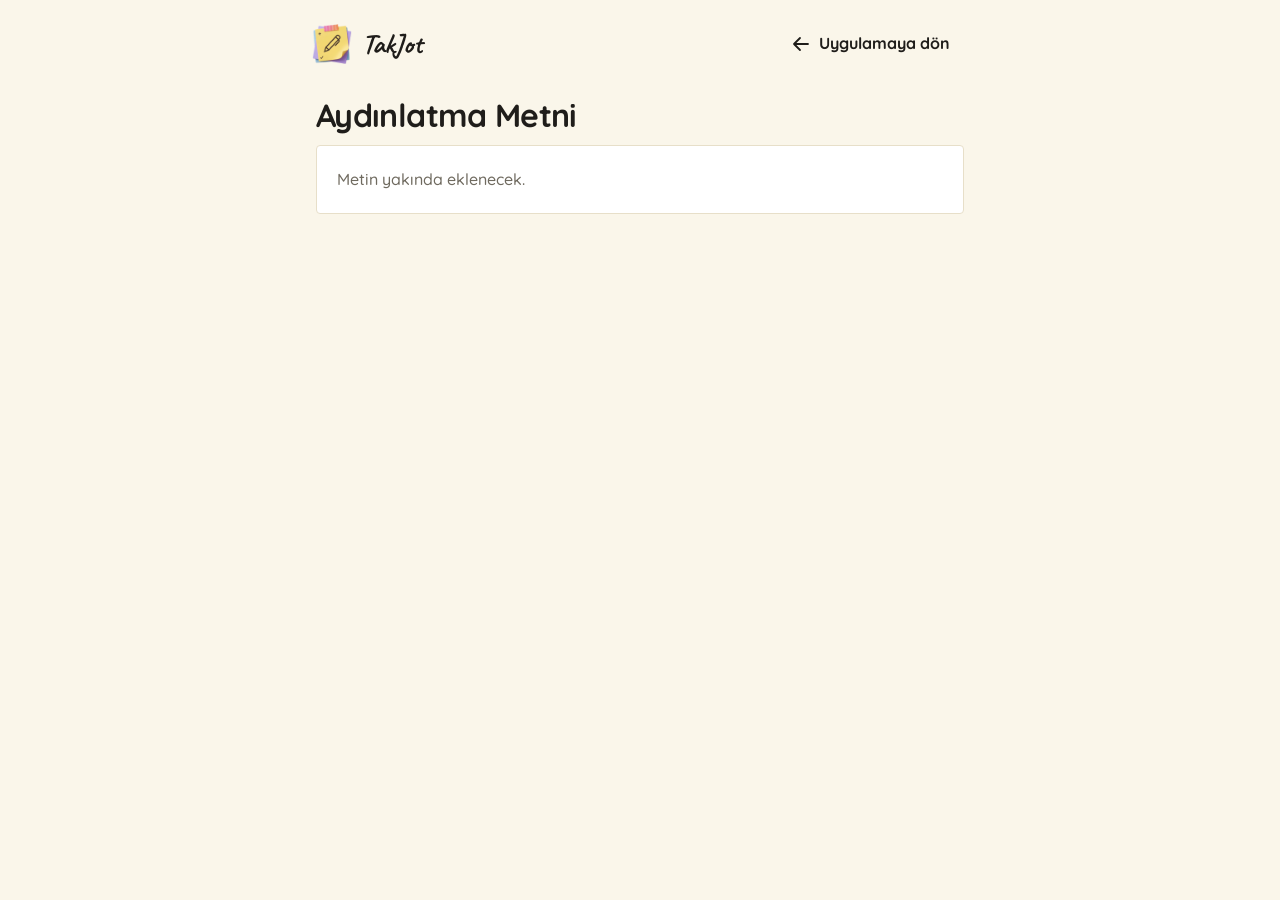
==== kvkk.html @ 9a8aac07 "Çöp kovası, giriş ekranı, bulut rızası, tanıtım, KVKK sayfası, cache v9 - Not sürüklenirken altta "S" ====
<!doctype html>
<html lang="tr">
<head>
<meta charset="utf-8">
<meta name="viewport" content="width=device-width, initial-scale=1, viewport-fit=cover">
<title>Aydınlatma Metni · TakJot</title>
<meta name="theme-color" content="#FAF6EA">
<link rel="icon" href="icons/icon-192.png" type="image/png">
<link rel="stylesheet" href="https://fonts.googleapis.com/css2?family=Caveat:wght@500;600;700&family=Quicksand:wght@400;500;600;700&display=swap">
<link rel="stylesheet" href="styles.css">
<script>
  // Same theme as the app (saved in palet.prefs on this device).
  try {
    const t = JSON.parse(localStorage.getItem('palet.prefs') || '{}').theme;
    if (t === 'light' || t === 'dark') document.documentElement.dataset.theme = t;
  } catch { /* storage unavailable */ }
</script>
<style>
  .doc { max-width: 680px; margin: 0 auto; padding: calc(env(safe-area-inset-top, 0px) + 18px) 16px calc(env(safe-area-inset-bottom, 0px) + 40px); }
  .doc-bar { display: flex; align-items: center; gap: 10px; min-height: 52px; }
  .doc-bar img { width: 40px; height: 40px; margin-left: -4px; }
  .doc-bar span { font-family: var(--hand); font-size: 28px; font-weight: 700; line-height: 1; }
  .doc-back { display: inline-flex; align-items: center; gap: 6px; min-height: 44px; margin-left: auto; padding: 0 14px 0 8px; border-radius: 999px; font-weight: 700; color: var(--ink); text-decoration: none; }
  .doc-back:active { background: var(--press); }
  .doc h1 { margin: 28px 0 12px; font-size: 32px; line-height: 1.1; font-weight: 700; letter-spacing: -.02em; }
  .doc-paper { padding: 22px 20px; border-radius: 4px; background: var(--surface); border: 1px solid var(--line); }
  .doc-paper p { margin: 0; color: var(--muted); }
</style>
</head>
<body>
<svg xmlns="http://www.w3.org/2000/svg" style="display:none">
  <symbol id="i-back" viewBox="0 0 24 24"><path d="M19 12H5M11 6l-6 6 6 6"/></symbol>
</svg>
<main class="doc">
  <div class="doc-bar">
    <img src="icons/logo.png" alt="" width="40" height="40"><span>TakJot</span>
    <a id="back" class="doc-back" href="./#/notes"><svg class="icon" aria-hidden="true"><use href="#i-back"/></svg>Uygulamaya dön</a>
  </div>
  <h1>Aydınlatma Metni</h1>
  <div class="doc-paper">
    <p>Metin yakında eklenecek.</p>
  </div>
</main>
<script>
  // Opened from the app menu: go back to where the user was.
  // Opened in its own tab: close it; if the browser does not allow that, the link opens the app.
  document.getElementById('back').addEventListener('click', e => {
    if (history.length <= 1) { window.close(); return; }
    let sameApp = false;
    try { sameApp = new URL(document.referrer).origin === location.origin; } catch { /* no referrer */ }
    if (sameApp) { e.preventDefault(); history.back(); }
  });
</script>
</body>
</html>
---- styles.css ----
/* Palet: sticky notes on a cream desk.
   Notes are paper: pastel, slightly tilted, held up by tape, a pushpin (pinned) or a clip (lists). */
:root {
  color-scheme: light;
  --bg: #FAF6EA;           /* the desk */
  --surface: #FFFFFF;
  --ink: #1F1D1A;
  --muted: #6F6A5F;
  --line: #E7DFC9;
  --sun: #F2CF4E;          /* rings, active tab, underlines */
  --bar: #1F1D1A;          /* bottom bar */
  --bar-ink: #FAF6EA;
  --hover: rgba(31, 29, 26, .06);
  --press: rgba(31, 29, 26, .12);
  --focus: #2F5BD3;
  --danger: #C2362F;
  --backdrop: rgba(25, 20, 10, .42);

  /* Text on paper is always dark, in both themes */
  --paper-ink: #2B2822;
  --sheen: 40%;            /* how much lighter the top of a note is */

  --n-red: #FBB8AE;
  --n-orange: #FDCB9B;
  --n-yellow: #FBE38E;
  --n-green: #B9EBCB;
  --n-blue: #A9DDF5;
  --n-purple: #CDBDF3;
  --n-pink: #F8C3DC;
  --n-gray: #DCD9D0;
  --n-white: #FFFDF7;

  --font: "Quicksand", ui-rounded, system-ui, -apple-system, "Segoe UI", Roboto, sans-serif;
  --hand: "Caveat", "Segoe Print", "Bradley Hand", cursive;
  --tabs-h: 68px;
  --safe-b: env(safe-area-inset-bottom, 0px);
  --safe-t: env(safe-area-inset-top, 0px);
  --dur: 180ms;
  --ease: cubic-bezier(.2, .7, .2, 1);
}

@media (prefers-color-scheme: dark) {
  :root:not([data-theme="light"]) {
    color-scheme: dark;
    --bg: #1B1A17; --surface: #262420; --ink: #F2EEE3; --muted: #A7A193; --line: #3A3730;
    --sun: #E9C84A; --bar: #2E2B25; --bar-ink: #F2EEE3;
    --hover: rgba(242, 238, 227, .07); --press: rgba(242, 238, 227, .14);
    --focus: #8DA9F5; --danger: #FF7A70; --backdrop: rgba(0, 0, 0, .6);
    --sheen: 14%;
    --n-red: #D99A91; --n-orange: #DDAE7F; --n-yellow: #D9C473; --n-green: #9CC9AD; --n-blue: #8FBDD4;
    --n-purple: #AE9FD3; --n-pink: #D4A3BB; --n-gray: #B9B6AD; --n-white: #DDDAD1;
  }
}
:root[data-theme="dark"] {
  color-scheme: dark;
  --bg: #1B1A17; --surface: #262420; --ink: #F2EEE3; --muted: #A7A193; --line: #3A3730;
  --sun: #E9C84A; --bar: #2E2B25; --bar-ink: #F2EEE3;
  --hover: rgba(242, 238, 227, .07); --press: rgba(242, 238, 227, .14);
  --focus: #8DA9F5; --danger: #FF7A70; --backdrop: rgba(0, 0, 0, .6);
  --sheen: 14%;
  --n-red: #D99A91; --n-orange: #DDAE7F; --n-yellow: #D9C473; --n-green: #9CC9AD; --n-blue: #8FBDD4;
  --n-purple: #AE9FD3; --n-pink: #D4A3BB; --n-gray: #B9B6AD; --n-white: #DDDAD1;
}

/* Base */
*, *::before, *::after { box-sizing: border-box; }
html {
  -webkit-text-size-adjust: 100%;
  -webkit-tap-highlight-color: transparent; /* our own :active states give the feedback */
  overscroll-behavior: none;                /* no pull-to-refresh tearing the app away */
}
body {
  margin: 0;
  min-height: 100dvh;
  background: var(--bg);
  color: var(--ink);
  font: 500 16px/1.45 var(--font);
  overflow-x: hidden;
}
button, input, textarea, select { font: inherit; color: inherit; }
button { cursor: pointer; background: none; border: 0; padding: 0; }
/* Controls fire on tap without the double-tap wait, and a long press doesn't select their label */
button, a, [role="button"], label { touch-action: manipulation; }
button, [role="button"] { user-select: none; -webkit-user-select: none; -webkit-touch-callout: none; }
:focus-visible { outline: 2px solid var(--focus); outline-offset: 2px; border-radius: 8px; }
[hidden] { display: none !important; }
.visually-hidden { position: absolute; width: 1px; height: 1px; overflow: hidden; clip: rect(0 0 0 0); white-space: nowrap; }
.grow { flex: 1; }

.icon { width: 24px; height: 24px; flex: none; fill: none; stroke: currentColor; stroke-width: 1.8; stroke-linecap: round; stroke-linejoin: round; }
.icon .f, symbol .f { fill: currentColor; }

/* Paper: every note colour is a soft vertical sheen, lighter at the top */
.card, .seg, .empty-art span, .editor {
  --paper: linear-gradient(170deg, color-mix(in oklab, var(--c), #fff var(--sheen)) 0%, var(--c) 60%, color-mix(in oklab, var(--c), #000 3%) 100%);
}
.swatch { --paper: linear-gradient(170deg, color-mix(in oklab, var(--sc), #fff var(--sheen)) 0%, var(--sc) 60%); }

.icon-btn {
  display: inline-grid; place-items: center;
  width: 44px; height: 44px; border-radius: 50%; flex: none;
  color: var(--ink);
}
.icon-btn.ring { border: 1.5px solid var(--sun); background: var(--surface); }
.icon-btn[aria-pressed="true"] { background: var(--hover); }

.btn {
  display: inline-flex; align-items: center; justify-content: center; gap: 8px;
  min-height: 46px; padding: 0 20px; border-radius: 999px;
  font-weight: 700; font-size: 15px;
}
.btn.primary { background: var(--ink); color: var(--bg); }
.btn.danger { background: var(--danger); color: #fff; }
.btn.outline { border: 1.5px solid var(--ink); }
.danger-text { color: var(--danger); }

/* App chrome */
.app { max-width: 1120px; margin: 0 auto; padding: 0 16px calc(var(--tabs-h) + var(--safe-b) + 110px); }

.topbar { padding-top: calc(var(--safe-t) + 14px); padding-bottom: 6px; }
.topbar-row { display: flex; align-items: center; gap: 8px; min-height: 52px; }
/* Brand: the app icon, small and quiet, never competing with the notes */
.brand-logo { flex: none; width: 40px; height: 40px; margin-left: -4px; }
.rail-brand { display: none; }
.sheet-brand { display: flex; align-items: center; gap: 10px; margin: 2px 14px 10px; }
.sheet-brand img { width: 44px; height: 44px; }
.rail-brand span, .sheet-brand span { font-family: var(--hand); font-weight: 700; line-height: 1; }
.sheet-brand span { font-size: 30px; color: var(--ink); }
.view-title {
  flex: 1; margin: 0;
  font-size: 38px; line-height: 1.05; font-weight: 600; letter-spacing: -.025em;
}

.search-row { margin-top: 14px; }
.search-field {
  display: flex; align-items: center; gap: 4px;
  height: 50px; padding: 0 14px 0 20px; border-radius: 999px;
  background: var(--surface); border: 1.5px solid var(--sun);
  color: var(--muted);
}
.search-field:focus-within { border-color: var(--ink); }
.search-field input { flex: 1; min-width: 0; border: 0; outline: 0; background: none; color: var(--ink); font-size: 16px; font-weight: 500; }
.search-field input::placeholder { color: var(--muted); }
.search-field input::-webkit-search-cancel-button { display: none; }
.search-icon { width: 22px; height: 22px; }
.clear-btn { display: grid; place-items: center; width: 36px; height: 36px; border-radius: 50%; color: var(--ink); }
.clear-btn .icon { width: 18px; height: 18px; }

/* Kind tabs: text with a short sun underline */
.kinds { display: flex; gap: 24px; margin-top: 16px; overflow-x: auto; scrollbar-width: none; }
.kind {
  position: relative; flex: none; padding: 8px 0 12px;
  font-size: 15.5px; font-weight: 500; color: var(--muted);
}
.kind[aria-pressed="true"] { color: var(--ink); font-weight: 700; }
.kind[aria-pressed="true"]::after {
  content: ""; position: absolute; left: 50%; bottom: 3px; width: 22px; height: 4px; margin-left: -11px;
  border-radius: 4px; background: var(--sun);
}

/* Colour filter: one paper dot per colour, with its count */
.palette { display: flex; gap: 10px; margin-top: 6px; padding: 6px 4px; overflow-x: auto; scrollbar-width: none; }
.seg {
  flex: none; width: 32px; height: 32px; border-radius: 50%;
  background: var(--paper);
  box-shadow: inset 0 0 0 1px color-mix(in oklab, var(--c), #000 10%);
  display: grid; place-items: center;
  font-size: 12.5px; font-weight: 700; color: var(--paper-ink);
  transition: opacity var(--dur) var(--ease), transform 120ms var(--ease), box-shadow var(--dur) var(--ease);
}
.seg.none { opacity: .45; }
.palette.filtering .seg[aria-pressed="false"] { opacity: .3; }
.seg[aria-pressed="true"] { box-shadow: 0 0 0 2.5px var(--bg), 0 0 0 4.5px var(--ink); }

.filter-note {
  display: flex; align-items: center; gap: 10px; flex-wrap: wrap;
  margin: 8px 0 4px; color: var(--muted); font-size: 15px;
}
.filter-note .dot { width: 12px; height: 12px; border-radius: 50%; background: var(--c); }
.link-btn { font-weight: 700; color: var(--ink); text-decoration: underline; text-decoration-color: var(--sun); text-decoration-thickness: 3px; text-underline-offset: 4px; min-height: 32px; }

/* The board */
.section-head { margin: 22px 0 4px; font-size: 14px; font-weight: 700; color: var(--muted); }

.notes.grid {
  display: grid; grid-template-columns: repeat(2, minmax(0, 1fr));
  gap: 28px 18px; align-items: start;
  padding: 22px 4px 12px;
}
@media (min-width: 720px) { .notes.grid { grid-template-columns: repeat(3, minmax(0, 1fr)); gap: 34px 24px; } }
@media (min-width: 1000px) { .notes.grid { grid-template-columns: repeat(4, minmax(0, 1fr)); } }
.notes.grid .card:nth-child(2n) { top: 12px; }
.notes.rows { display: grid; gap: 22px; max-width: 760px; padding: 20px 4px 12px; }

.card {
  position: relative;
  display: flex; flex-direction: column;
  aspect-ratio: 1 / 1; /* grows past square when the text needs it */
  padding: 20px 14px 12px;
  color: var(--paper-ink);
  background: var(--paper);
  border-radius: 2px 2px 4px 4px;
  box-shadow: 0 1px 1px rgba(60, 40, 0, .08), 0 14px 18px -14px rgba(60, 40, 0, .55);
  transform: rotate(var(--tilt, 0deg));
  transition: transform 180ms var(--ease), box-shadow 180ms var(--ease);
}
.notes.rows .card { aspect-ratio: auto; min-height: 0; transform: rotate(calc(var(--tilt, 0deg) / 3)); }
/* A curled corner on some notes */
.card.curl::after {
  content: ""; position: absolute; right: 0; bottom: 0; width: 26px; height: 26px;
  background: linear-gradient(315deg, var(--bg) 0 50%, color-mix(in oklab, var(--c), #000 16%) 50%, color-mix(in oklab, var(--c), #fff 30%) 100%);
  border-top-left-radius: 8px;
  box-shadow: -2px -2px 4px rgba(60, 40, 0, .1);
}
.card-hit { position: absolute; inset: 0; z-index: 1; border-radius: 4px; }
.card-hit:focus-visible { outline-offset: 4px; }
.card > :not(.card-hit):not(.holder) { position: relative; pointer-events: none; flex-shrink: 0; }

.holder { position: absolute; z-index: 2; pointer-events: none; }
.holder.tape {
  top: -10px; left: 50%; width: 66px; height: 22px; margin-left: -33px;
  transform: rotate(var(--tape-tilt, -2deg));
  background:
    repeating-linear-gradient(90deg, rgba(255, 255, 255, .22) 0 4px, transparent 4px 10px),
    color-mix(in oklab, var(--tape), transparent 22%);
  clip-path: polygon(0 12%, 5% 0, 12% 8%, 88% 6%, 95% 0, 100% 14%, 100% 88%, 95% 100%, 88% 92%, 12% 96%, 5% 100%, 0 86%);
}
.holder.pin { top: -18px; left: 50%; width: 30px; height: 38px; margin-left: -13px; }
.holder.clip { top: -16px; left: 14px; width: 18px; height: 46px; transform: rotate(-8deg); }

.card-title {
  margin: 0 0 4px; font-family: var(--hand); font-size: 25px; line-height: 1.02; font-weight: 700;
  overflow-wrap: anywhere;
  display: -webkit-box; -webkit-line-clamp: 3; -webkit-box-orient: vertical; overflow: hidden;
}
.card-body {
  margin: 0; font-family: var(--hand); font-size: 20.5px; line-height: 1.12; font-weight: 500;
  white-space: pre-wrap; overflow-wrap: anywhere;
  display: -webkit-box; -webkit-line-clamp: 6; -webkit-box-orient: vertical; overflow: hidden;
}
.card-title + .card-body { -webkit-line-clamp: 4; opacity: .85; }
.notes.rows .card-body { -webkit-line-clamp: 3; }
.card-list { list-style: none; margin: 2px 0 0; padding: 0; font-family: var(--hand); font-size: 20px; line-height: 1.1; display: grid; gap: 2px; }
.card-list li { display: flex; gap: 7px; align-items: flex-start; overflow-wrap: anywhere; }
.card-list .box { flex: none; width: 12px; height: 12px; margin-top: 5px; border: 1.6px solid currentColor; border-radius: 3px; opacity: .7; }
.card-more { margin: 4px 0 0; font-size: 12.5px; font-weight: 600; opacity: .7; }
.card-meta { display: flex; flex-wrap: wrap; gap: 6px; margin-top: auto; padding-top: 8px; }
.card-when {
  display: inline-flex; align-items: center; gap: 4px;
  font-size: 12.5px; font-weight: 700; letter-spacing: .01em; opacity: .8;
}
.card-when .icon { width: 14px; height: 14px; stroke-width: 2.2; }
.card-when.past { text-decoration: line-through; opacity: .5; }

/* A note held for reordering: straightened, lifted off the desk, above its neighbours */
body.dragging-note { user-select: none; -webkit-user-select: none; cursor: grabbing; }
body.dragging-note .card.lifted {
  z-index: 9; /* above the bin, so the note stays in view over it */
  transform: rotate(0deg) scale(1.04);
  box-shadow: 0 2px 4px rgba(60, 40, 0, .12), 0 28px 32px -18px rgba(60, 40, 0, .6);
}
body.dragging-note .card-hit { cursor: grabbing; }

/* Empty states: a few blank notes */
.empty { max-width: 420px; margin: 40px auto 0; text-align: center; }
.empty-art { display: flex; justify-content: center; margin: 0 0 26px; height: 74px; }
.empty-art span {
  width: 60px; height: 60px; margin: 0 -6px; background: var(--paper);
  box-shadow: 0 12px 14px -12px rgba(60, 40, 0, .5);
  transform: rotate(calc(var(--i) * 9deg)) translateY(calc(var(--i) * var(--i) * 6px));
}
.empty h2 { margin: 0 0 6px; font-size: 22px; font-weight: 700; letter-spacing: -.01em; }
.empty p { margin: 0 0 20px; color: var(--muted); }
.empty-actions { display: flex; flex-wrap: wrap; justify-content: center; gap: 10px; }

.banner {
  display: flex; align-items: center; gap: 12px; flex-wrap: wrap;
  padding: 10px 12px 10px 16px; margin: 10px 0 4px; border-radius: 18px;
  background: var(--surface); border: 1px solid var(--line); color: var(--muted); font-size: 15px;
}
.banner p { margin: 0; flex: 1; min-width: 200px; }

/* Bottom bar: dark, domed, with the new-note button sitting in its middle */
.tabs {
  position: fixed; left: 0; right: 0; bottom: 0; z-index: 6;
  display: grid; grid-template-columns: repeat(5, 1fr); align-items: center;
  height: calc(var(--tabs-h) + var(--safe-b)); padding: 6px 8px var(--safe-b);
  background: var(--bar); color: var(--bar-ink);
  border-radius: 50% 50% 0 0 / 26px 26px 0 0;
}
body:has(#fab[hidden]) .tabs { grid-template-columns: repeat(4, 1fr); }
body:has(#fab[hidden]) .tab-gap { display: none; }
.tab {
  display: flex; flex-direction: column; align-items: center; justify-content: center; gap: 3px;
  height: 56px; min-width: 0;
  font-size: 11.5px; font-weight: 600; color: color-mix(in oklab, var(--bar-ink) 58%, transparent);
}
.tab .icon { width: 24px; height: 24px; transition: transform 120ms var(--ease); }
.tab[aria-current="page"] { color: var(--sun); font-weight: 700; }

.fab {
  position: fixed; z-index: 7;
  left: 50%; translate: -50% 0;
  bottom: calc(var(--safe-b) + var(--tabs-h) - 36px);
  width: 64px; height: 64px; border-radius: 50%;
  display: grid; place-items: center;
  background: var(--surface); color: var(--ink);
  box-shadow: 0 0 0 6px var(--bg), 0 12px 22px -8px rgba(40, 30, 10, .5);
}
.fab .icon { width: 28px; height: 28px; stroke-width: 2; }

@media (min-width: 900px) {
  .app { padding-left: 124px; padding-bottom: 120px; }
  .tabs {
    top: 0; right: auto; width: 100px; height: auto; padding: calc(var(--safe-t) + 18px) 0 0;
    display: flex; flex-direction: column; gap: 10px;
    border-radius: 0 32px 32px 0;
  }
  /* On the wide layout the rail carries the name; the top bar drops its copy */
  .brand-logo { display: none; }
  .rail-brand { display: flex; flex-direction: column; align-items: center; gap: 6px; height: 82px; }
  .rail-brand img { width: 52px; height: 52px; }
  .rail-brand span { font-size: 24px; color: var(--bar-ink); }
  .tab-gap { display: none; }
  .tab { height: 64px; flex: none; font-size: 12.5px; }
  .fab { left: auto; translate: none; right: 32px; bottom: 32px; box-shadow: 0 12px 22px -8px rgba(40, 30, 10, .5); }
  .toast { bottom: 32px !important; }
}

/* Calendar */
.cal { max-width: 560px; margin-top: 8px; }
.cal-head { display: flex; align-items: center; gap: 4px; margin-bottom: 8px; }
.cal-month { flex: 1; margin: 0; font-size: 22px; font-weight: 700; letter-spacing: -.01em; }
.cal-month::first-letter { text-transform: uppercase; }
.cal-grid {
  display: grid; grid-template-columns: repeat(7, minmax(0, 1fr)); gap: 2px;
  padding: 10px 8px; border-radius: 24px; background: var(--surface); border: 1px solid var(--line);
}
.cal-wd { text-align: center; font-size: 12.5px; font-weight: 600; color: var(--muted); padding: 4px 0 6px; }
.cal-day {
  position: relative; min-width: 0; min-height: 56px; border-radius: 14px; padding: 5px 0 6px;
  display: flex; flex-direction: column; align-items: center; justify-content: flex-start; gap: 4px;
  font-size: 15px; font-weight: 600; font-variant-numeric: tabular-nums;
}
.cal-day .num { display: grid; place-items: center; width: 30px; height: 30px; border-radius: 50%; }
.cal-day.today .num { background: var(--sun); color: var(--paper-ink); font-weight: 700; }
.cal-day[aria-pressed="true"] { box-shadow: inset 0 0 0 1.5px var(--ink); }
.cal-day.out { visibility: hidden; }
.dots { display: flex; gap: 3px; flex-wrap: wrap; justify-content: center; max-width: 100%; padding: 0 4px; }
.dots i { width: 7px; height: 7px; border-radius: 2px; background: var(--c); transform: rotate(8deg); }
.cal-list { margin-top: 20px; }
.cal-list h3 { margin: 0 0 6px; font-size: 18px; font-weight: 700; }
.cal-list h3::first-letter { text-transform: uppercase; }
.cal-empty { color: var(--muted); margin: 0 0 14px; }

/* Editor: the note itself, blown up, on ruled paper */
.editor {
  --ink: var(--paper-ink);
  --hover: rgba(43, 40, 34, .08);
  --press: rgba(43, 40, 34, .15);
  --rule: color-mix(in oklab, var(--c), #2B2822 16%);
  position: fixed; inset: 0; z-index: 20;
  display: flex; flex-direction: column;
  color: var(--paper-ink);
  background: var(--paper);
  background-color: var(--c);
}
.editor.opening { animation: ed-in 220ms var(--ease); }
@keyframes ed-in { from { opacity: 0; transform: translateY(14px) rotate(-1deg); } }
.ed-bar {
  display: flex; align-items: center; gap: 4px;
  padding: calc(var(--safe-t) + 8px) 10px 4px;
  max-width: 820px; width: 100%; margin: 0 auto;
}
.editor .icon-btn.ring { border-color: rgba(43, 40, 34, .22); background: rgba(255, 255, 255, .35); }
/* Text ⇄ checklist toggle, always in view */
.ed-type {
  display: inline-flex; align-items: center; gap: 6px; flex: none;
  height: 40px; margin-right: 4px; padding: 0 14px 0 10px; border-radius: 999px;
  border: 1.5px solid rgba(43, 40, 34, .22); background: rgba(255, 255, 255, .35);
  font-size: 14px; font-weight: 700;
  transition: transform 120ms var(--ease), background-color 120ms var(--ease), color 120ms var(--ease);
}
.ed-type .icon { width: 20px; height: 20px; }
.ed-type[aria-pressed="true"] { background: var(--paper-ink); border-color: var(--paper-ink); color: var(--c); }
.ed-type:active { transform: scale(.96); }
.ed-scroll { flex: 1; overflow-y: auto; overscroll-behavior: contain; }
.ed-inner { max-width: 760px; margin: 0 auto; padding: 0 22px 32px; }
.ed-tape {
  display: block; width: 96px; height: 24px; margin: 2px auto 8px;
  transform: rotate(-2deg);
  background:
    repeating-linear-gradient(90deg, rgba(255, 255, 255, .3) 0 4px, transparent 4px 10px),
    color-mix(in oklab, var(--c), #2B2822 14%);
  opacity: .8;
  clip-path: polygon(0 12%, 5% 0, 12% 8%, 88% 6%, 95% 0, 100% 14%, 100% 88%, 95% 100%, 88% 92%, 12% 96%, 5% 100%, 0 86%);
}
.ed-title {
  width: 100%; border: 0; outline: 0; background: none; padding: 4px 0;
  font-family: var(--hand); font-size: 38px; font-weight: 700; line-height: 1.1;
}
.ed-title::placeholder, .ed-body::placeholder, .item-text::placeholder { color: rgba(43, 40, 34, .42); }
.ed-body {
  display: block; width: 100%; min-height: 50vh; resize: none; border: 0; outline: 0;
  margin-top: 10px; padding: 0; overflow: hidden;
  font-size: 17px; line-height: 30px; font-weight: 500;
  background: repeating-linear-gradient(to bottom, transparent 0 29px, var(--rule) 29px 30px);
  background-attachment: local;
}
.chip {
  display: inline-flex; align-items: center; gap: 6px; margin: 4px 0 6px;
  min-height: 34px; padding: 0 14px 0 10px; border-radius: 999px;
  font-size: 14px; font-weight: 700;
  background: rgba(255, 255, 255, .45);
}
.chip .icon { width: 18px; height: 18px; }
.chip.past { text-decoration: line-through; opacity: .7; }

.ed-list { padding-top: 8px; }
.items { list-style: none; margin: 0; padding: 0; }
.item { display: grid; grid-template-columns: 36px 1fr 40px; align-items: start; gap: 2px; border-bottom: 1px solid var(--rule); }
.check { display: grid; place-items: center; width: 36px; height: 42px; }
.check span {
  display: grid; place-items: center; width: 22px; height: 22px; border-radius: 6px;
  border: 2px solid rgba(43, 40, 34, .7);
}
.check[aria-checked="true"] span { background: var(--paper-ink); border-color: var(--paper-ink); color: var(--c); }
.check .icon { width: 16px; height: 16px; stroke-width: 2.6; }
.item-text {
  width: 100%; resize: none; border: 0; outline: 0; background: none; overflow: hidden;
  padding: 9px 0; font-size: 17px; line-height: 1.45; font-weight: 500; min-height: 42px;
}
.item.done .item-text { text-decoration: line-through; color: rgba(43, 40, 34, .55); }
.item-del { display: grid; place-items: center; width: 40px; height: 40px; border-radius: 50%; opacity: .55; }
.item-del:focus-visible { opacity: 1; background: var(--hover); }
.item-del .icon { width: 18px; height: 18px; }
.add-item {
  display: flex; align-items: center; gap: 8px; min-height: 46px; padding: 0 14px 0 6px; border-radius: 999px;
  color: rgba(43, 40, 34, .72); font-size: 16px; font-weight: 600;
}
.add-item .icon { width: 22px; height: 22px; }
.done-head {
  display: flex; align-items: center; gap: 6px; margin: 16px 0 2px; min-height: 40px;
  font-size: 14px; font-weight: 700; color: rgba(43, 40, 34, .65);
}
.done-head .icon { width: 18px; height: 18px; transition: transform var(--dur) var(--ease); }
.done-head[aria-expanded="true"] .icon { transform: rotate(90deg); }

.ed-foot {
  border-top: 1px solid var(--rule);
  background: rgba(255, 255, 255, .2);
  padding: 10px 12px calc(var(--safe-b) + 8px);
}
.swatches { display: flex; gap: 10px; overflow-x: auto; padding: 5px; max-width: 760px; margin: 0 auto; scrollbar-width: none; }
.swatch {
  flex: none; width: 36px; height: 36px; border-radius: 50%;
  background: var(--paper);
  box-shadow: inset 0 0 0 1px rgba(43, 40, 34, .18);
  display: grid; place-items: center; color: var(--paper-ink);
}
.swatch[aria-checked="true"] { box-shadow: 0 0 0 2.5px var(--c), 0 0 0 4.5px var(--paper-ink); }
.swatch .icon { width: 18px; height: 18px; stroke-width: 2.6; opacity: 0; }
.swatch[aria-checked="true"] .icon { opacity: 1; }
.stamp { margin: 6px auto 0; max-width: 760px; padding: 0 4px; font-size: 13px; font-weight: 600; color: rgba(43, 40, 34, .6); }

/* Dialogs */
.dlg {
  border: 0; padding: 0; border-radius: 26px;
  width: min(420px, calc(100vw - 32px));
  background: var(--surface); color: var(--ink);
}
.dlg::backdrop { background: var(--backdrop); }
.dlg[open] { animation: dlg-in 160ms var(--ease); }
@keyframes dlg-in { from { opacity: 0; transform: translateY(8px); } }
.dlg-form { padding: 22px; display: flex; flex-direction: column; }
.dlg-title { margin: 0 0 12px; font-size: 22px; font-weight: 700; letter-spacing: -.01em; }
.dlg-text { margin: 0 0 8px; color: var(--muted); }
.dlg-actions { display: flex; align-items: center; gap: 4px; margin-top: 18px; flex-wrap: wrap; }
.quick { display: flex; gap: 8px; flex-wrap: wrap; margin-bottom: 18px; }
.pill { min-height: 40px; padding: 0 16px; border-radius: 999px; border: 1.5px solid var(--sun); font-size: 14px; font-weight: 600; }
.field-label { font-size: 14px; font-weight: 700; margin-bottom: 6px; }
.field { height: 48px; padding: 0 16px; border-radius: 16px; border: 1.5px solid var(--line); background: var(--bg); font-size: 16px; }
.field:focus { outline: 2px solid var(--focus); outline-offset: 0; border-color: transparent; }
.hint { margin: 8px 0 0; font-size: 13.5px; color: var(--muted); }

.sheet { margin: auto auto 0; width: min(560px, 100vw); max-width: 100vw; border-radius: 28px 28px 0 0; }
.sheet[open] { animation: sheet-in 200ms var(--ease); }
@keyframes sheet-in { from { transform: translateY(24px); opacity: 0; } }
@media (min-width: 640px) { .sheet { margin: auto; border-radius: 26px; width: 400px; } }
.sheet-form { padding: 16px 10px calc(var(--safe-b) + 12px); }
.sheet-title { margin: 4px 14px 8px; font-size: 15px; font-weight: 700; color: var(--muted); }
.sheet-items { display: flex; flex-direction: column; }
.sheet-item {
  display: flex; align-items: center; gap: 14px; min-height: 52px; padding: 0 14px; border-radius: 16px;
  text-align: left; font-size: 16px; font-weight: 600;
}
.sheet-item .icon { color: var(--muted); }
.sheet-item.danger, .sheet-item.danger .icon { color: var(--danger); }
.sheet-item .tick { margin-left: auto; color: var(--ink); }

/* Sheet rows with a second line, an info box and a switch */
.sheet-item.has-sub { min-height: 60px; padding-block: 6px; }
.sheet-label { display: flex; flex-direction: column; min-width: 0; }
.sheet-sub { font-size: 13.5px; font-weight: 500; color: var(--muted); overflow-wrap: anywhere; }
.sheet-sub.pending { color: var(--ink); font-weight: 700; }
.sheet-sub.pending::before {
  content: ""; display: inline-block; width: 8px; height: 8px; margin-right: 6px; border-radius: 50%;
  background: var(--focus); vertical-align: 1px;
}
.sheet-info {
  display: flex; align-items: center; gap: 12px; margin: 0 4px 8px; padding: 12px 14px;
  border-radius: 16px; background: var(--bg); border: 1px solid var(--line);
}
.sheet-info .icon { color: var(--muted); }
.sheet-info span { display: flex; flex-direction: column; min-width: 0; }
.sheet-info small { font-size: 13px; font-weight: 600; color: var(--muted); }
.sheet-info b { font-weight: 700; overflow-wrap: anywhere; }
.switch {
  position: relative; flex: none; margin-left: auto; width: 44px; height: 26px; border-radius: 999px;
  background: var(--line); transition: background-color var(--dur) var(--ease);
}
.switch::after {
  content: ""; position: absolute; top: 3px; left: 3px; width: 20px; height: 20px; border-radius: 50%;
  background: var(--surface); box-shadow: 0 1px 2px rgba(25, 20, 10, .3);
  transition: transform var(--dur) var(--ease);
}
[aria-checked="true"] > .switch { background: var(--ink); }
[aria-checked="true"] > .switch::after { transform: translateX(18px); }

/* "Yedek bekliyor": a small dot on the menu button */
#menu-btn { position: relative; }
#menu-btn.has-dot::after {
  content: ""; position: absolute; top: 6px; right: 6px; width: 10px; height: 10px; border-radius: 50%;
  background: var(--focus); box-shadow: 0 0 0 2px var(--surface);
}

/* Cloud dialogs */
.cloud-form .dlg-text strong { color: var(--ink); }
.cloud-form .field { width: 100%; min-width: 0; }
.cloud-form .field-label { margin-top: 10px; }
.cloud-form .field + .field-label { margin-top: 14px; }
.form-error { margin: 12px 0 0; color: var(--danger); font-size: 14.5px; font-weight: 700; }
.cloud-actions { flex-direction: column-reverse; align-items: stretch; gap: 8px; }
.cloud-actions .btn { text-align: center; }
@media (min-width: 640px) {
  .cloud-actions { flex-direction: row; justify-content: flex-end; }
}
.cloud-extra { align-self: flex-start; min-height: 40px; padding: 0 16px; margin: 2px 0 6px; font-size: 14px; }
.cloud-extra .icon { width: 20px; height: 20px; }
.btn:disabled, .cloud-form input:disabled { opacity: .55; cursor: progress; }

/* Toast */
.toast {
  position: fixed; z-index: 30; left: 0; right: 0; margin-inline: auto; width: max-content;
  bottom: calc(var(--tabs-h) + var(--safe-b) + 52px);
  display: flex; align-items: center; gap: 16px;
  max-width: calc(100vw - 32px); padding: 12px 12px 12px 18px; border-radius: 999px;
  background: var(--ink); color: var(--bg); font-size: 15px; font-weight: 600;
  box-shadow: 0 10px 24px -10px rgba(25, 20, 10, .55);
}
.toast.in-editor { bottom: calc(var(--safe-b) + 108px); background: var(--paper-ink); color: #FAF6EA; }
#toast-act { flex: none; white-space: nowrap; font-weight: 700; color: var(--sun); min-height: 32px; padding: 0 8px; }

/* Press feedback lands on finger-down, not on release */
.btn, .fab, .swatch, .check span, .kind { transition: transform 120ms var(--ease), background-color 120ms var(--ease); }
.icon-btn:active, .btn.ghost:active, .pill:active, .sheet-item:active,
.cal-day:active, .item-del:active, .add-item:active, .clear-btn:active { background: var(--press); }
.item-del:active { opacity: 1; }
.btn.primary:active, .btn.danger:active, .btn.outline:active, .swatch:active, .seg:active, .kind:active { transform: scale(.96); }
.fab:active { transform: scale(.93); }
.check:active span { transform: scale(.88); }
.tab:active .icon { transform: scale(.88); }
/* Pressing a note straightens it and presses it to the desk */
.card:has(.card-hit:active) {
  transform: rotate(0deg) scale(.98);
  box-shadow: 0 1px 1px rgba(60, 40, 0, .08), 0 6px 10px -8px rgba(60, 40, 0, .5);
}

/* Drag-to-delete bin: slides up over the bottom bar while a note is held */
.drop-bin {
  position: fixed; left: 0; right: 0; bottom: 0; z-index: 8;
  height: calc(72px + var(--safe-b)); padding-bottom: var(--safe-b);
  display: grid; place-items: center;
  background: var(--bar); color: var(--bar-ink);
  border-radius: 50% 50% 0 0 / 22px 22px 0 0;
  transform: translateY(100%); visibility: hidden; pointer-events: none;
  transition: transform 200ms var(--ease), visibility 0s linear 200ms, background-color 140ms var(--ease);
}
body.dragging-note .drop-bin { transform: none; visibility: visible; transition: transform 200ms var(--ease), visibility 0s, background-color 140ms var(--ease); }
.drop-bin-in {
  display: inline-flex; align-items: center; gap: 10px; min-height: 44px; padding: 0 22px; border-radius: 999px;
  border: 1.5px dashed color-mix(in oklab, var(--bar-ink) 45%, transparent);
  font-size: 16px; font-weight: 700;
  transition: transform 140ms var(--ease), border-color 140ms var(--ease);
}
.drop-bin.over { background: var(--danger); color: var(--bg); }
/* The new-note button would poke out above the bin */
body.dragging-note .fab { visibility: hidden; }
.drop-bin.over .drop-bin-in { transform: scale(1.1); border-color: transparent; }
body.dragging-note .card.lifted.to-bin { opacity: .8; transform: rotate(0deg) scale(.88); }

/* Sign-in and consent: a full-screen desk with a few notes drifting on it */
.gate, .onboard {
  position: fixed; inset: 0; width: 100%; height: 100%; max-width: none; max-height: none;
  margin: 0; padding: 0; border: 0; overflow: hidden;
  background: var(--bg); color: var(--ink);
}
.gate::backdrop, .onboard::backdrop { background: var(--bg); }
.gate { overflow-y: auto; overscroll-behavior: contain; }
.gate[open] { display: grid; padding: calc(var(--safe-t) + 28px) 0 calc(var(--safe-b) + 24px); animation: fade-in 260ms var(--ease); }
@keyframes fade-in { from { opacity: 0; } }
.gate-desk {
  position: fixed; inset: 0; overflow: hidden; pointer-events: none;
  background-image: radial-gradient(circle, color-mix(in oklab, var(--line), var(--muted) 25%) 1.2px, transparent 1.6px);
  background-size: 26px 26px;
  animation: desk-drift 60s linear infinite;
}
@keyframes desk-drift { to { background-position: 260px 130px; } }
.gate-note {
  position: absolute; left: var(--x); top: var(--y);
  width: 108px; height: 108px; border-radius: 2px 2px 4px 4px;
  background: linear-gradient(170deg, color-mix(in oklab, var(--c), #fff var(--sheen)) 0%, var(--c) 60%);
  box-shadow: 0 1px 1px rgba(60, 40, 0, .08), 0 16px 20px -14px rgba(60, 40, 0, .5);
  rotate: var(--r);
  animation: note-float 12s ease-in-out var(--d) infinite alternate;
}
.gate-note.small { width: 72px; height: 72px; }
.gate-note::before {
  content: ""; position: absolute; top: -9px; left: 50%; width: 52px; height: 18px; margin-left: -26px;
  background: color-mix(in oklab, var(--t), transparent 25%); rotate: -3deg;
}
@keyframes note-float {
  from { translate: 0 0; }
  to { translate: 10px -16px; rotate: calc(var(--r) + 3deg); }
}
.gate-panel {
  position: relative; z-index: 1;
  display: flex; flex-direction: column; align-items: center; text-align: center;
  width: min(400px, calc(100vw - 32px)); margin: auto;
  padding: 34px 22px 18px; border-radius: 4px;
  background: var(--surface);
  box-shadow: 0 1px 2px rgba(60, 40, 0, .1), 0 24px 40px -24px rgba(60, 40, 0, .45);
}
.gate-tape {
  position: absolute; top: -11px; left: 50%; width: 90px; height: 24px; margin-left: -45px; rotate: -2deg;
  background: repeating-linear-gradient(90deg, rgba(255, 255, 255, .25) 0 4px, transparent 4px 10px), color-mix(in oklab, var(--sun), transparent 20%);
}
.gate-logo { width: 72px; height: 72px; margin-bottom: 10px; }
.gate-title { margin: 0 0 8px; font-size: 27px; line-height: 1.15; font-weight: 700; letter-spacing: -.015em; }
.gate-sub { margin: 0 0 22px; color: var(--muted); font-size: 15.5px; }
.btn.google { width: 100%; min-height: 54px; gap: 12px; padding: 0 18px 0 8px; font-size: 16px; background: var(--ink); color: var(--bg); }
.btn.google:disabled { cursor: progress; }
.g-badge { display: grid; place-items: center; flex: none; width: 38px; height: 38px; border-radius: 50%; background: #fff; }
.g-badge svg { width: 20px; height: 20px; }
.gate-error {
  width: 100%; margin: 14px 0 0; padding: 10px 12px; border-radius: 12px; text-align: left;
  background: color-mix(in oklab, var(--danger), transparent 90%); color: var(--ink);
  font-size: 14.5px; font-weight: 600;
}
.gate-link {
  display: inline-flex; align-items: center; justify-content: center; min-height: 44px; padding: 0 12px; margin-top: 10px;
  color: var(--ink); font-weight: 700; font-size: 15px;
  text-decoration: underline; text-decoration-color: var(--sun); text-decoration-thickness: 3px; text-underline-offset: 4px;
}
.gate-link.small { margin-top: 0; font-size: 14px; font-weight: 600; color: var(--muted); text-decoration-thickness: 2px; }
.gate-link:focus-visible { border-radius: 8px; }

.consent-row {
  display: flex; align-items: flex-start; gap: 12px; width: 100%; margin: 0 0 6px; padding: 14px;
  border-radius: 16px; border: 1.5px solid var(--line); background: var(--bg);
  text-align: left; font-size: 15.5px; font-weight: 600; cursor: pointer;
}
.consent-row input { position: absolute; opacity: 0; width: 1px; height: 1px; }
.consent-box {
  flex: none; display: grid; place-items: center; width: 26px; height: 26px; margin-top: 1px;
  border-radius: 7px; border: 2px solid var(--ink); color: var(--bg);
}
.consent-box .icon { width: 18px; height: 18px; stroke-width: 2.6; opacity: 0; }
.consent-row input:checked + .consent-box { background: var(--ink); }
.consent-row input:checked + .consent-box .icon { opacity: 1; }
.consent-row:has(input:focus-visible) { outline: 2px solid var(--focus); outline-offset: 2px; }
.gate-actions { display: flex; gap: 8px; width: 100%; margin-top: 14px; }
.gate-actions .btn { flex: 1; }
.btn.primary:disabled { opacity: .4; cursor: not-allowed; }

/* Onboarding: swipeable screens with dots */
.onboard[open] { display: flex; flex-direction: column; }
.ob-skip { position: absolute; z-index: 2; top: calc(var(--safe-t) + 10px); right: 12px; min-height: 44px; padding: 0 16px; color: var(--muted); }
.ob-track {
  flex: 1; display: flex; overflow-x: auto; overflow-y: hidden;
  scroll-snap-type: x mandatory; overscroll-behavior-x: contain; scrollbar-width: none;
}
.ob-track::-webkit-scrollbar { display: none; }
.ob-slide {
  flex: 0 0 100%; scroll-snap-align: center; scroll-snap-stop: always;
  display: flex; flex-direction: column; align-items: center; justify-content: center; text-align: center;
  padding: calc(var(--safe-t) + 64px) 24px 16px; overflow-y: auto;
}
.ob-art { width: min(260px, 72vw); height: auto; margin-bottom: 28px; overflow: visible; }
.ob-title { margin: 0 0 10px; font-size: 28px; line-height: 1.15; font-weight: 700; letter-spacing: -.015em; }
.ob-text { margin: 0 auto 12px; max-width: 340px; color: var(--muted); font-size: 16.5px; }
.ob-ink { fill: none; stroke: var(--paper-ink); stroke-width: 3; stroke-linecap: round; opacity: .55; }
.ob-tape { fill: color-mix(in oklab, var(--sun), transparent 25%); }
.ob-phone { fill: var(--surface); stroke: var(--ink); stroke-width: 3; }
.ob-line { fill: none; stroke: var(--ink); stroke-width: 3; stroke-linecap: round; stroke-linejoin: round; }
.ob-line.thick { stroke-width: 4.5; }
.ob-line.light { stroke: var(--bg); }
.ob-line.dash { stroke-dasharray: 2 7; }
.ob-lock { fill: var(--ink); }
.ob-slot { fill: none; stroke: var(--muted); stroke-width: 2; stroke-dasharray: 5 5; opacity: .7; }
.ob-lifted { filter: drop-shadow(0 10px 8px rgba(60, 40, 0, .28)); }
.ob-box { fill: none; stroke: var(--paper-ink); stroke-width: 2; opacity: .6; }
.ob-paper { stroke: var(--line); stroke-width: 1.5; }
.ob-shield { stroke: var(--ink); stroke-width: 3; stroke-linejoin: round; }
.ob-shield + .ob-line { stroke: var(--paper-ink); }
.ob-foot {
  display: flex; align-items: center; gap: 12px;
  width: min(520px, 100%); margin: 0 auto; padding: 12px 20px calc(var(--safe-b) + 20px);
}
.ob-dots { flex: 1; display: flex; gap: 8px; }
.ob-dots i { width: 8px; height: 8px; border-radius: 50%; background: var(--line); transition: width 200ms var(--ease), background-color 200ms var(--ease); }
.ob-dots i.on { width: 24px; border-radius: 4px; background: var(--ink); }
.ob-next { min-width: 120px; }

/* Hover only where a real pointer can hover; on touch it would stick after a tap */
@media (hover: hover) and (pointer: fine) {
  .icon-btn:hover, .btn.ghost:hover, .cal-day:hover, .clear-btn:hover,
  .pill:hover, .sheet-item:hover { background: var(--hover); }
  .item-del:hover { opacity: 1; background: var(--hover); }
  .kind:hover { color: var(--ink); }
  .card:has(.card-hit:hover) { transform: rotate(0deg) translateY(-3px); }
  .icon-btn:active, .btn.ghost:active, .pill:active, .sheet-item:active,
  .cal-day:active, .item-del:active, .clear-btn:active { background: var(--press); }
}

@media (prefers-reduced-motion: reduce) {
  *, *::before, *::after { animation: none !important; transition: none !important; }
  /* The held note still follows the finger, but does not grow */
  body.dragging-note .card.lifted { transform: rotate(0deg); }
  /* The bin only changes colour; the sign-in desk and its notes stand still */
  .drop-bin.over .drop-bin-in { transform: none; }
  body.dragging-note .card.lifted.to-bin { transform: rotate(0deg); }
  .ob-track { scroll-behavior: auto; }
}
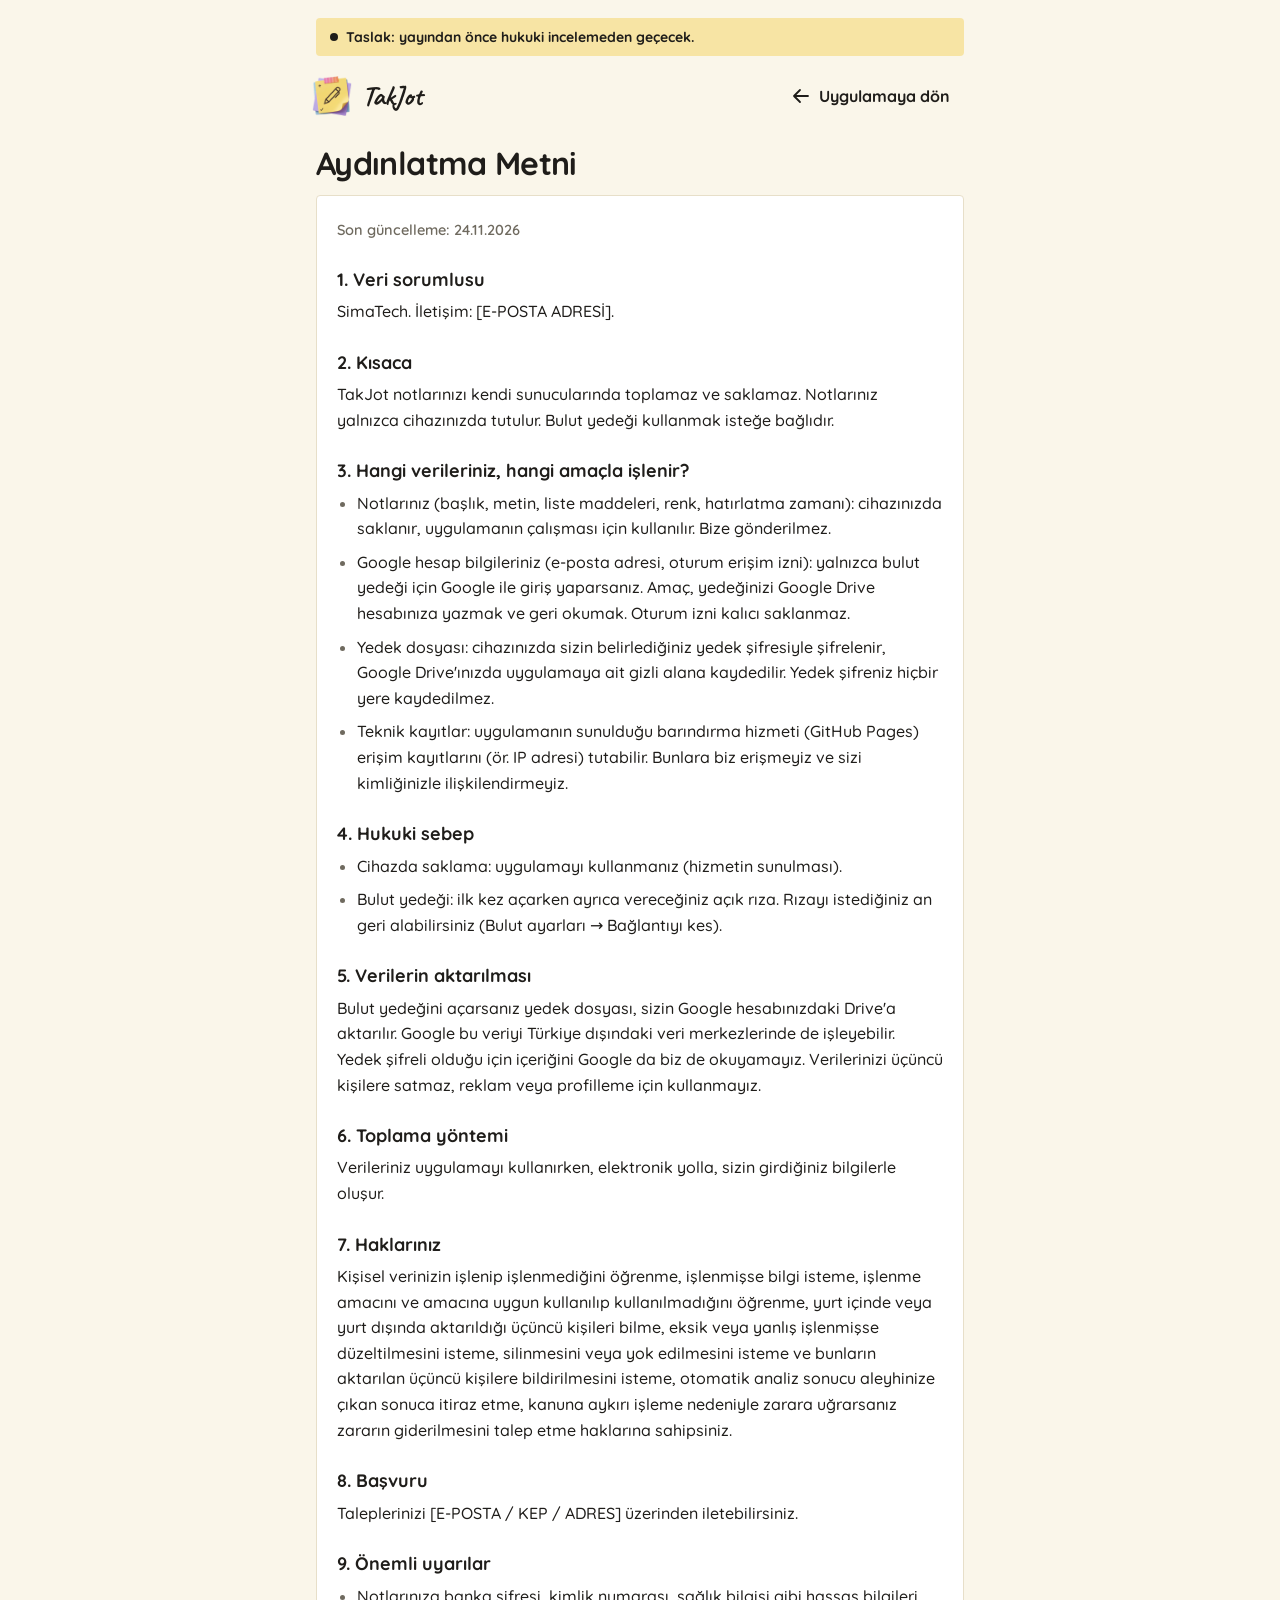
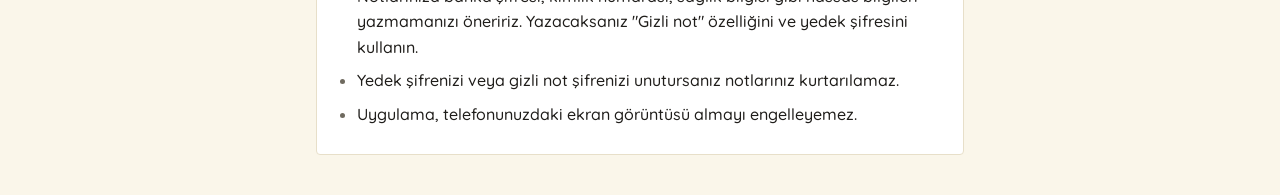
==== commit 14557042: "KVKK aydınlatma metni, gizli not şifresi en az 8 (rakamsa 10), çöp kutusu geri sayımı, cache v11 Co-" ====
--- a/kvkk.html
+++ b/kvkk.html
@@ -22,9 +22,19 @@
   .doc-bar span { font-family: var(--hand); font-size: 28px; font-weight: 700; line-height: 1; }
   .doc-back { display: inline-flex; align-items: center; gap: 6px; min-height: 44px; margin-left: auto; padding: 0 14px 0 8px; border-radius: 999px; font-weight: 700; color: var(--ink); text-decoration: none; }
   .doc-back:active { background: var(--press); }
-  .doc h1 { margin: 28px 0 12px; font-size: 32px; line-height: 1.1; font-weight: 700; letter-spacing: -.02em; }
-  .doc-paper { padding: 22px 20px; border-radius: 4px; background: var(--surface); border: 1px solid var(--line); }
-  .doc-paper p { margin: 0; color: var(--muted); }
+  .doc h1 { margin: 24px 0 14px; font-size: 32px; line-height: 1.1; font-weight: 700; letter-spacing: -.02em; }
+  .doc-paper { padding: 22px 20px 26px; border-radius: 4px; background: var(--surface); border: 1px solid var(--line); overflow-wrap: anywhere; }
+  .doc-paper h2 { margin: 26px 0 8px; font-size: 18px; line-height: 1.3; font-weight: 700; }
+  .doc-paper p, .doc-paper li { margin: 0; font-size: 16px; line-height: 1.6; color: var(--ink); }
+  .doc-paper p + p { margin-top: 8px; }
+  .doc-paper ul { margin: 0; padding-left: 20px; display: grid; gap: 8px; }
+  .doc-paper li::marker { color: var(--muted); }
+  .doc-date { color: var(--muted) !important; font-size: 14.5px !important; font-weight: 600; }
+  .doc-draft {
+    display: flex; align-items: center; gap: 8px; margin: 0 0 14px; padding: 9px 14px; border-radius: 4px;
+    background: color-mix(in oklab, var(--sun), transparent 55%); color: var(--ink); font-size: 14px; font-weight: 700;
+  }
+  .doc-draft::before { content: ""; flex: none; width: 8px; height: 8px; border-radius: 50%; background: var(--ink); }
 </style>
 </head>
 <body>
@@ -32,14 +42,54 @@
   <symbol id="i-back" viewBox="0 0 24 24"><path d="M19 12H5M11 6l-6 6 6 6"/></symbol>
 </svg>
 <main class="doc">
+  <p class="doc-draft" role="note">Taslak: yayından önce hukuki incelemeden geçecek.</p>
   <div class="doc-bar">
     <img src="icons/logo.png" alt="" width="40" height="40"><span>TakJot</span>
     <a id="back" class="doc-back" href="./#/notes"><svg class="icon" aria-hidden="true"><use href="#i-back"/></svg>Uygulamaya dön</a>
   </div>
   <h1>Aydınlatma Metni</h1>
-  <div class="doc-paper">
-    <p>Metin yakında eklenecek.</p>
-  </div>
+  <article class="doc-paper">
+    <p class="doc-date">Son güncelleme: 24.11.2026</p>
+
+    <h2>1. Veri sorumlusu</h2>
+    <p>SimaTech. İletişim: [E-POSTA ADRESİ].</p>
+
+    <h2>2. Kısaca</h2>
+    <p>TakJot notlarınızı kendi sunucularında toplamaz ve saklamaz. Notlarınız yalnızca cihazınızda tutulur. Bulut yedeği kullanmak isteğe bağlıdır.</p>
+
+    <h2>3. Hangi verileriniz, hangi amaçla işlenir?</h2>
+    <ul>
+      <li>Notlarınız (başlık, metin, liste maddeleri, renk, hatırlatma zamanı): cihazınızda saklanır, uygulamanın çalışması için kullanılır. Bize gönderilmez.</li>
+      <li>Google hesap bilgileriniz (e-posta adresi, oturum erişim izni): yalnızca bulut yedeği için Google ile giriş yaparsanız. Amaç, yedeğinizi Google Drive hesabınıza yazmak ve geri okumak. Oturum izni kalıcı saklanmaz.</li>
+      <li>Yedek dosyası: cihazınızda sizin belirlediğiniz yedek şifresiyle şifrelenir, Google Drive'ınızda uygulamaya ait gizli alana kaydedilir. Yedek şifreniz hiçbir yere kaydedilmez.</li>
+      <li>Teknik kayıtlar: uygulamanın sunulduğu barındırma hizmeti (GitHub Pages) erişim kayıtlarını (ör. IP adresi) tutabilir. Bunlara biz erişmeyiz ve sizi kimliğinizle ilişkilendirmeyiz.</li>
+    </ul>
+
+    <h2>4. Hukuki sebep</h2>
+    <ul>
+      <li>Cihazda saklama: uygulamayı kullanmanız (hizmetin sunulması).</li>
+      <li>Bulut yedeği: ilk kez açarken ayrıca vereceğiniz açık rıza. Rızayı istediğiniz an geri alabilirsiniz (Bulut ayarları → Bağlantıyı kes).</li>
+    </ul>
+
+    <h2>5. Verilerin aktarılması</h2>
+    <p>Bulut yedeğini açarsanız yedek dosyası, sizin Google hesabınızdaki Drive'a aktarılır. Google bu veriyi Türkiye dışındaki veri merkezlerinde de işleyebilir. Yedek şifreli olduğu için içeriğini Google da biz de okuyamayız. Verilerinizi üçüncü kişilere satmaz, reklam veya profilleme için kullanmayız.</p>
+
+    <h2>6. Toplama yöntemi</h2>
+    <p>Verileriniz uygulamayı kullanırken, elektronik yolla, sizin girdiğiniz bilgilerle oluşur.</p>
+
+    <h2>7. Haklarınız</h2>
+    <p>Kişisel verinizin işlenip işlenmediğini öğrenme, işlenmişse bilgi isteme, işlenme amacını ve amacına uygun kullanılıp kullanılmadığını öğrenme, yurt içinde veya yurt dışında aktarıldığı üçüncü kişileri bilme, eksik veya yanlış işlenmişse düzeltilmesini isteme, silinmesini veya yok edilmesini isteme ve bunların aktarılan üçüncü kişilere bildirilmesini isteme, otomatik analiz sonucu aleyhinize çıkan sonuca itiraz etme, kanuna aykırı işleme nedeniyle zarara uğrarsanız zararın giderilmesini talep etme haklarına sahipsiniz.</p>
+
+    <h2>8. Başvuru</h2>
+    <p>Taleplerinizi [E-POSTA / KEP / ADRES] üzerinden iletebilirsiniz.</p>
+
+    <h2>9. Önemli uyarılar</h2>
+    <ul>
+      <li>Notlarınıza banka şifresi, kimlik numarası, sağlık bilgisi gibi hassas bilgileri yazmamanızı öneririz. Yazacaksanız "Gizli not" özelliğini ve yedek şifresini kullanın.</li>
+      <li>Yedek şifrenizi veya gizli not şifrenizi unutursanız notlarınız kurtarılamaz.</li>
+      <li>Uygulama, telefonunuzdaki ekran görüntüsü almayı engelleyemez.</li>
+    </ul>
+  </article>
 </main>
 <script>
   // Opened from the app menu: go back to where the user was.
--- a/styles.css
+++ b/styles.css
@@ -548,6 +548,31 @@
 .cloud-extra { align-self: flex-start; min-height: 40px; padding: 0 16px; margin: 2px 0 6px; font-size: 14px; }
 .cloud-extra .icon { width: 20px; height: 20px; }
 .btn:disabled, .cloud-form input:disabled { opacity: .55; cursor: progress; }
+
+/* Hidden notes */
+.card-secret {
+  display: flex; align-items: center; justify-content: center; gap: 8px; margin: auto 0;
+  font-family: var(--hand); font-size: 23px; font-weight: 700; opacity: .72;
+}
+.card-secret .icon { width: 22px; height: 22px; stroke-width: 2.2; }
+.notes.rows .card-secret { justify-content: flex-start; margin: 2px 0; }
+.card-secret.only-lock .icon { width: 30px; height: 30px; }
+.stamp .icon { width: 14px; height: 14px; stroke-width: 2.4; margin-right: 5px; vertical-align: -2px; }
+.strength { display: flex; gap: 4px; margin-top: 10px; }
+.strength i { flex: 1; height: 5px; border-radius: 4px; background: var(--line); transition: background-color var(--dur) var(--ease); }
+.strength[data-score="1"] i:first-child { background: var(--danger); }
+.strength[data-score="2"] i:nth-child(-n+2) { background: var(--sun); }
+.strength[data-score="3"] i { background: #3F9A62; }
+.strength + .hint { margin-top: 6px; font-weight: 600; }
+.consent-row.secret-ack { margin: 16px 0 4px; font-size: 14.5px; }
+.secret-forgot { align-self: flex-start; padding: 0 4px; margin-top: 6px; }
+.cloud-form .cloud-extra { margin-top: 12px; }
+.sheet-item:disabled { opacity: .55; cursor: default; }
+.veil { position: fixed; inset: 0; z-index: 100; display: grid; place-items: center; background: var(--bg); }
+.veil[hidden] { display: none; }
+.veil-mark { display: grid; place-items: center; width: 64px; height: 64px; border-radius: 4px; background: var(--n-yellow); color: var(--paper-ink); rotate: -3deg; box-shadow: 0 14px 18px -14px rgba(60, 40, 0, .55); }
+.veil-mark .icon { width: 30px; height: 30px; }
+body.veiled dialog { visibility: hidden; }
 
 /* Toast */
 .toast {
